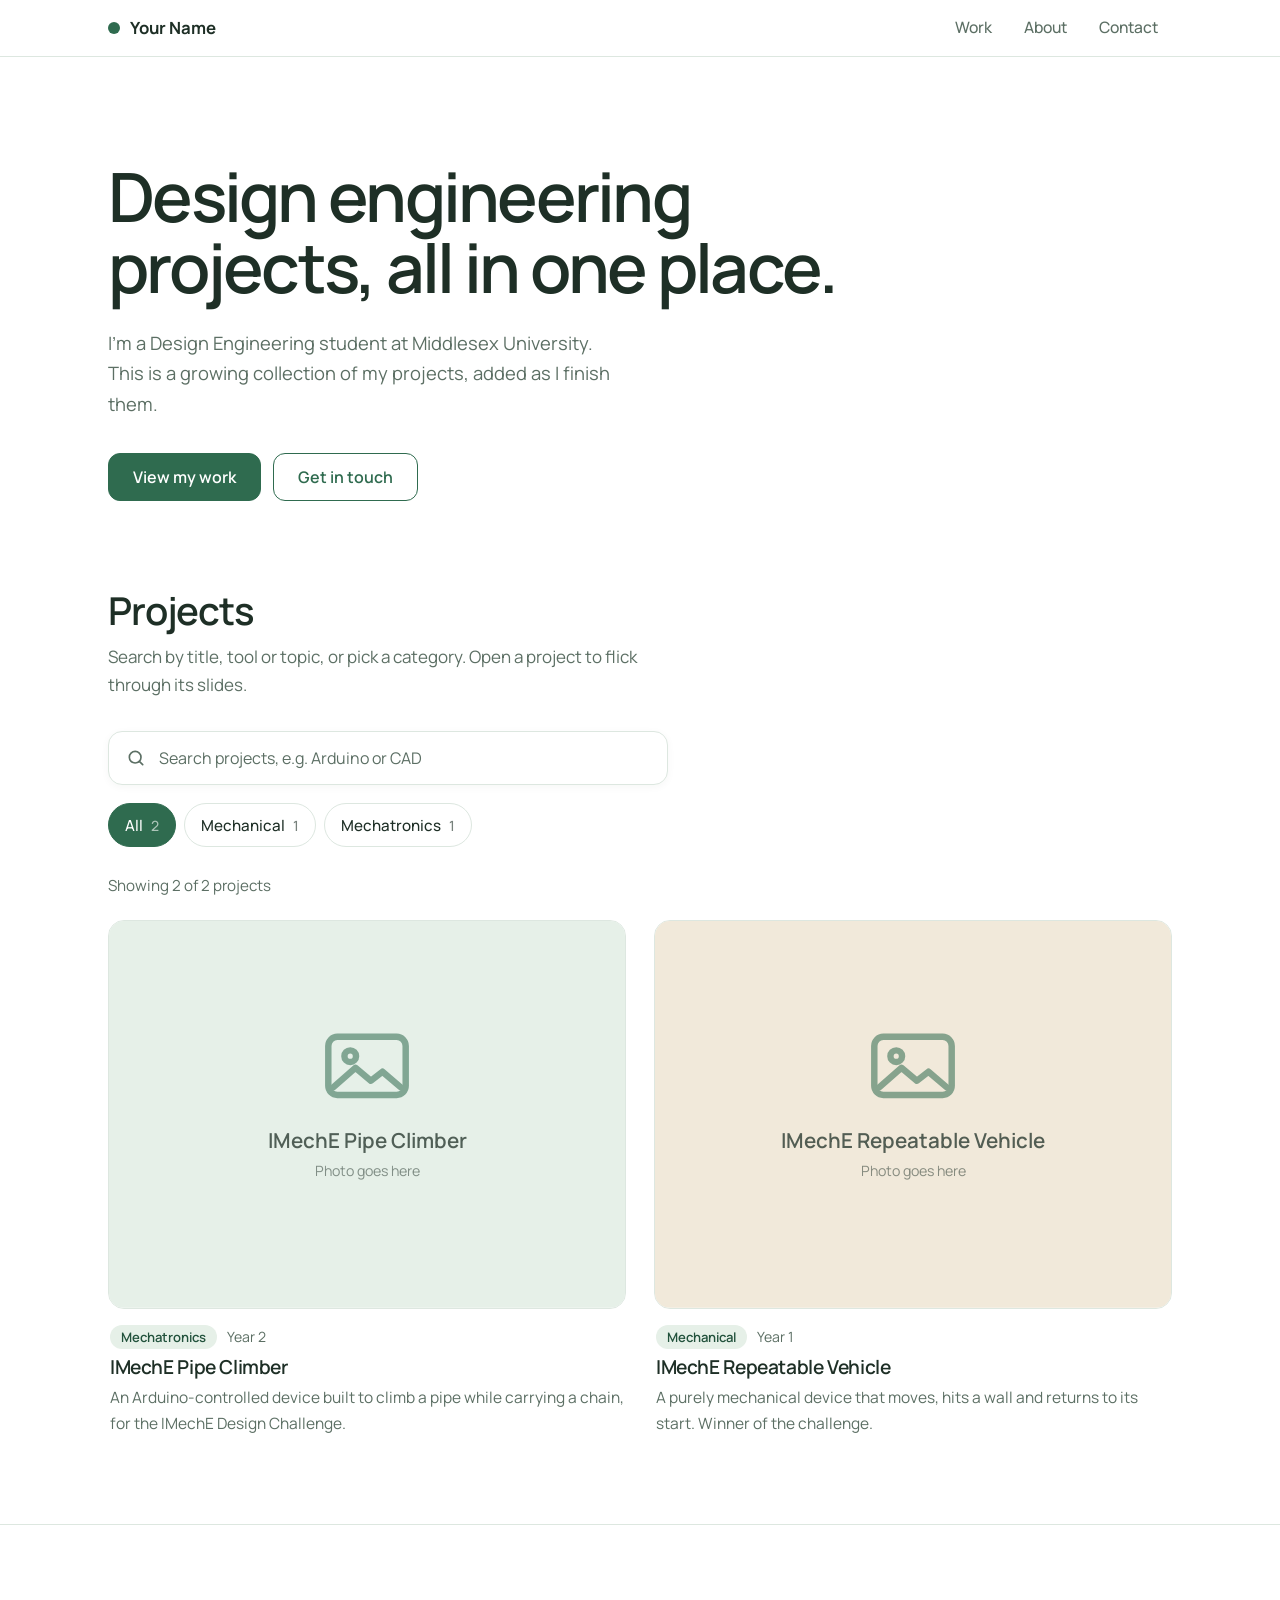
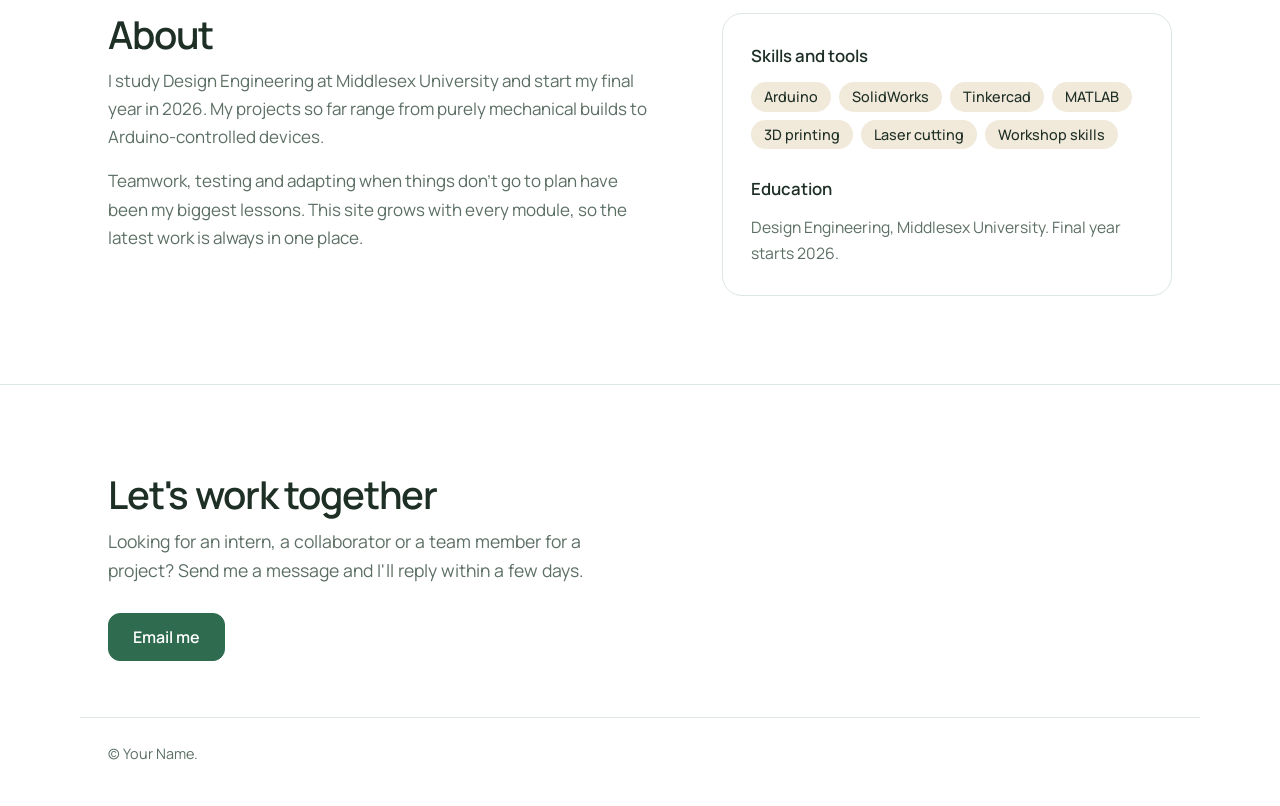
==== site/index.html @ afb0aa82 "Tidy repo: move website files into site/" ====
<!doctype html>
<html lang="en">
<head>
<meta charset="utf-8">
<meta name="viewport" content="width=device-width, initial-scale=1, viewport-fit=cover">
<title>Design Engineering portfolio</title>
<link rel="stylesheet" href="https://fonts.googleapis.com/css2?family=Manrope:wght@400;500;600;700&display=swap">
<link rel="stylesheet" href="style.css">
</head>
<body>
<button class="skip" type="button" id="skip">Skip to content</button>

<header class="site-header">
  <div class="bar">
    <a class="brand" href="#/" data-nav id="brand" aria-label="Home"><span class="brand-dot" aria-hidden="true"></span><span id="brand-name"></span></a>
    <nav class="nav" aria-label="Main">
      <a href="#/work" data-nav>Work</a>
      <a href="#/about" data-nav>About</a>
      <a href="#/contact" data-nav>Contact</a>
    </nav>
  </div>
</header>

<main id="main" tabindex="-1" style="outline:none">
  <div id="home">
    <section aria-labelledby="hero-title">
      <div class="hero-inner">
        <h1 class="hero-title" id="hero-title">Design engineering projects, all in one place.</h1>
        <p class="lede">I'm a Design Engineering student at Middlesex University. This is a growing collection of my projects, added as I finish them.</p>
        <div class="btn-row">
          <a class="btn btn-primary" href="#/work" data-nav>View my work</a>
          <a class="btn btn-ghost" href="#/contact" data-nav>Get in touch</a>
        </div>
      </div>
    </section>

    <section class="section" id="work" aria-labelledby="work-title" style="padding-top:24px">
      <h2 class="h2" id="work-title">Projects</h2>
      <p class="section-intro">Search by title, tool or topic, or pick a category. Open a project to flick through its slides.</p>
      <div class="finder">
        <div class="search">
          <label class="sr-only" for="q">Search projects</label>
          <svg class="icon" width="20" height="20" viewBox="0 0 24 24" fill="none" stroke="currentColor" stroke-width="2" stroke-linecap="round" aria-hidden="true"><circle cx="11" cy="11" r="7"/><path d="M20 20l-4-4"/></svg>
          <input id="q" type="search" placeholder="Search projects, e.g. Arduino or CAD" autocomplete="off" enterkeyhint="search">
          <button class="clear" id="clear" type="button" aria-label="Clear search" hidden>
            <svg width="16" height="16" viewBox="0 0 24 24" fill="none" stroke="currentColor" stroke-width="2.4" stroke-linecap="round" aria-hidden="true"><path d="M6 6l12 12M18 6L6 18"/></svg>
          </button>
        </div>
        <div class="chips" id="chips" role="group" aria-label="Filter by category"></div>
      </div>
      <p class="status" id="status" aria-live="polite"></p>
      <ul class="grid" id="grid"></ul>
      <div class="empty" id="empty" hidden>
        <p id="empty-text"></p>
        <button class="btn btn-primary" id="reset" type="button">Clear search and filters</button>
      </div>
    </section>

    <div class="about">
      <section class="section" id="about" aria-labelledby="about-title">
        <div>
          <h2 class="h2" id="about-title">About</h2>
          <p>I study Design Engineering at Middlesex University and start my final year in 2026. My projects so far range from purely mechanical builds to Arduino-controlled devices.</p>
          <p>Teamwork, testing and adapting when things don't go to plan have been my biggest lessons. This site grows with every module, so the latest work is always in one place.</p>
        </div>
        <div class="sticker">
          <h3>Skills and tools</h3>
          <ul class="tags">
            <li class="tag">Arduino</li><li class="tag">SolidWorks</li><li class="tag">Tinkercad</li><li class="tag">MATLAB</li><li class="tag">3D printing</li><li class="tag">Laser cutting</li><li class="tag">Workshop skills</li>
          </ul>
          <h3>Education</h3>
          <p>Design Engineering, Middlesex University. Final year starts 2026.</p>
        </div>
      </section>
    </div>

    <div class="contact">
      <section class="section" id="contact" aria-labelledby="contact-title">
        <h2 class="h2" id="contact-title">Let's work together</h2>
        <p>Looking for an intern, a collaborator or a team member for a project? Send me a message and I'll reply within a few days.</p>
        <a class="btn btn-primary" id="email-link" href="#">Email me</a>
      </section>
      <div class="foot">&copy; <span id="foot-name"></span>.</div>
    </div>
  </div>

  <div id="project" hidden></div>
</main>

<script src="data.js"></script>
<script src="app.js"></script>
<noscript><p style="padding:24px;text-align:center">This portfolio needs JavaScript to show projects.</p></noscript>
</body>
</html>
---- site/style.css ----
:root{
  --green:#2F6B4F; --green-deep:#22523C; --sage:#E6F0E8; --sage-soft:#F4F8F5; --sand:#F1E9DA;
  --bg:#FFFFFF; --surface:#FFFFFF; --text:#1E2F26; --muted:#5C6F64; --line:#DDE7E0;
  --accent:#2F6B4F; --on-accent:#FFFFFF; --focus:#2F6B4F;
  --pill-bg:#E6F0E8; --pill-text:#22523C; --tag-bg:#F1E9DA; --panel:#FFFFFF;
  --shadow:0 10px 30px rgba(30,47,38,.10);
  --font:"Manrope",system-ui,-apple-system,"Segoe UI",Roboto,sans-serif;
  box-sizing:border-box;
  padding-top:env(safe-area-inset-top,0px);
  padding-bottom:env(safe-area-inset-bottom,0px);
}
*,*::before,*::after{box-sizing:inherit}
html{background:#FFFFFF;scroll-padding-top:env(safe-area-inset-top,0px)}
body{margin:0;background:var(--bg);color:var(--text);font-family:var(--font);font-size:1.0625rem;line-height:1.65;-webkit-text-size-adjust:100%}
[hidden]{display:none!important}
img,svg{max-width:100%}
a{color:inherit}
:focus-visible{outline:2px solid var(--focus);outline-offset:3px}
.sr-only{position:absolute;width:1px;height:1px;margin:-1px;padding:0;overflow:hidden;clip:rect(0 0 0 0);white-space:nowrap;border:0}
.skip{position:absolute;left:12px;top:-80px;z-index:50;padding:10px 16px;border-radius:10px;border:1px solid var(--line);background:var(--surface);color:var(--text);font:inherit;font-weight:600;cursor:pointer}
.skip:focus{top:12px}

.demo-note{background:#fff;color:var(--muted);text-align:center;font-size:.85rem;padding:8px 16px;line-height:1.4;border-bottom:1px solid var(--line)}

.site-header{position:sticky;top:env(safe-area-inset-top,0px);z-index:20;background:var(--bg);border-bottom:1px solid var(--line)}
.bar{max-width:1120px;margin:0 auto;padding:6px 28px;display:flex;align-items:center;justify-content:space-between;gap:8px 16px;flex-wrap:wrap}
.brand{display:flex;align-items:center;gap:10px;text-decoration:none;font-weight:700;font-size:1.05rem;letter-spacing:-.01em;min-height:44px}
.brand-dot{width:12px;height:12px;border-radius:50%;background:var(--green);display:block}
.nav{display:flex;gap:4px}
.nav a{display:inline-flex;align-items:center;min-height:44px;padding:0 14px;border-radius:10px;text-decoration:none;font-weight:500;font-size:.98rem;color:var(--muted)}
.nav a:hover{color:var(--text);background:var(--panel)}

.hero-inner{max-width:1120px;margin:0 auto;padding:104px 28px 64px}
.hero-title{font-weight:600;font-size:clamp(2.4rem,5.6vw,4.25rem);line-height:1.05;letter-spacing:-.04em;margin:0 0 24px;max-width:18ch}
.lede{font-size:1.15rem;color:var(--muted);max-width:32rem;margin:0 0 34px}
.btn-row{display:flex;flex-wrap:wrap;gap:12px}
.btn{display:inline-flex;align-items:center;justify-content:center;min-height:48px;padding:0 24px;border-radius:12px;border:1px solid var(--accent);font:inherit;font-weight:600;font-size:1rem;text-decoration:none;cursor:pointer;transition:background .15s}
.btn-primary{background:var(--accent);color:var(--on-accent)}
.btn-primary:hover{background:var(--green-deep);color:#fff}
.btn-ghost{background:transparent;color:var(--accent)}
.btn-ghost:hover{background:var(--sage)}

.section{max-width:1120px;margin:0 auto;padding:88px 28px;scroll-margin-top:72px}
.h2{font-weight:600;font-size:clamp(1.75rem,3.2vw,2.4rem);line-height:1.15;letter-spacing:-.03em;margin:0 0 10px}
.section-intro{color:var(--muted);max-width:34rem;margin:0}

.finder{display:grid;gap:18px;margin:32px 0 26px}
.search{position:relative;max-width:560px}
.search input{width:100%;height:54px;padding:0 52px 0 50px;font:inherit;font-size:1rem;color:var(--text);background:var(--surface);border:1px solid var(--line);border-radius:14px;box-shadow:0 2px 8px rgba(30,47,38,.04)}
.search input:hover{border-color:var(--muted)}
.search input:focus{border-color:var(--accent);outline:2px solid var(--focus);outline-offset:2px}
.search input::placeholder{color:var(--muted);opacity:1}
.search .icon{position:absolute;left:18px;top:50%;transform:translateY(-50%);pointer-events:none;color:var(--muted)}
.search .clear{position:absolute;right:5px;top:50%;transform:translateY(-50%);width:44px;height:44px;border-radius:10px;border:0;background:transparent;color:var(--muted);cursor:pointer;display:grid;place-items:center}
.search .clear:hover{background:var(--panel);color:var(--text)}
.chips{display:flex;flex-wrap:wrap;gap:8px}
.chip{font:inherit;font-weight:500;font-size:.95rem;min-height:44px;padding:0 16px;border-radius:999px;border:1px solid var(--line);background:var(--surface);color:var(--text);cursor:pointer;display:inline-flex;align-items:center;gap:8px}
.chip:hover{border-color:var(--accent)}
.chip .n{opacity:.6;font-size:.88rem}
.chip[aria-pressed="true"]{background:var(--accent);border-color:var(--accent);color:var(--on-accent)}
.status{margin:0 0 22px;color:var(--muted);font-size:.95rem}

.grid{display:grid;grid-template-columns:repeat(auto-fit,minmax(min(100%,300px),1fr));gap:32px 28px;list-style:none;padding:0;margin:0}
.tile{display:flex;flex-direction:column;height:100%;text-decoration:none;color:var(--text)}
.tile-art{display:block;aspect-ratio:4/3;border-radius:16px;overflow:hidden;border:1px solid var(--line);transition:transform .2s,box-shadow .2s}
.tile-art svg,.tile-art img{display:block;width:100%;height:100%}
.tile-art img,.thumb img,.thumb-s img{object-fit:cover}
.slide img{display:block;width:100%;height:100%;object-fit:contain;background:#F4F8F5}
.thumb img,.thumb-s img{display:block;width:100%;height:100%}
.tile:hover .tile-art{transform:translateY(-3px);box-shadow:var(--shadow)}
.tile-body{display:flex;flex-direction:column;gap:6px;padding:16px 2px 0}
.meta-line{display:flex;align-items:center;gap:10px;font-size:.88rem;color:var(--muted)}
.tile-title{font-weight:600;font-size:1.2rem;line-height:1.25;letter-spacing:-.02em;margin:0}
.tile-text{margin:0;color:var(--muted);font-size:.97rem;display:-webkit-box;-webkit-line-clamp:2;-webkit-box-orient:vertical;overflow:hidden}
.pill{display:inline-block;padding:1px 11px;border-radius:999px;background:var(--pill-bg);color:var(--pill-text);font-weight:600;font-size:.82rem;line-height:1.7}

.empty{border:1px dashed var(--line);border-radius:18px;padding:48px 24px;text-align:center;background:var(--panel)}
.empty p{margin:0 0 18px;font-size:1.05rem}

.about{background:var(--panel);border-block:1px solid var(--line)}
.about .section{display:grid;grid-template-columns:minmax(0,1.1fr) minmax(0,.9fr);gap:64px;align-items:start}
.about p{max-width:34rem;color:var(--muted);margin:0 0 16px}
.sticker{background:var(--surface);border:1px solid var(--line);border-radius:20px;padding:28px}
.sticker h3{font-weight:600;font-size:1.05rem;margin:0 0 12px}
.sticker h3:not(:first-child){margin-top:26px}
.sticker p{font-size:.98rem;margin:0}
.tags{display:flex;flex-wrap:wrap;gap:8px;list-style:none;padding:0;margin:0}
.tag{display:inline-block;padding:3px 13px;border-radius:999px;font-weight:500;font-size:.9rem;background:var(--tag-bg);color:var(--text)}

.contact{background:#fff;color:var(--text)}
.contact .section{padding-bottom:56px}
.contact p{max-width:32rem;font-size:1.1rem;color:var(--muted);margin:0 0 28px}
.foot{max-width:1120px;margin:0 auto;padding:24px 28px 40px;color:var(--muted);font-size:.9rem;border-top:1px solid var(--line)}

/* project page */
.p-wrap{max-width:1120px;margin:0 auto;padding:28px 28px 0}
.back{display:inline-flex;align-items:center;gap:6px;min-height:44px;padding:0 14px 0 8px;border-radius:10px;color:var(--muted);font-weight:500;text-decoration:none}
.back:hover{background:var(--panel);color:var(--text)}
.p-head{margin-top:16px;max-width:44rem}
.p-title{font-weight:600;font-size:clamp(2.1rem,4.6vw,3.3rem);line-height:1.08;letter-spacing:-.035em;margin:14px 0 12px}
.p-title:focus{outline:none}
.p-summary{font-size:1.15rem;color:var(--muted);margin:0}
.show{max-width:960px;margin:36px auto 0;padding:0 28px}
.stage{position:relative;overflow:hidden;aspect-ratio:4/3;border:1px solid var(--line);border-radius:22px;background:var(--surface);touch-action:pan-y;user-select:none}
.track{display:flex;height:100%;transition:transform .5s cubic-bezier(.65,0,.35,1)}
.slide{flex:0 0 100%;height:100%;margin:0}
.slide svg{display:block;width:100%;height:100%}
.arrow{position:absolute;top:50%;transform:translateY(-50%);width:48px;height:48px;border-radius:50%;border:1px solid var(--line);background:var(--surface);color:var(--accent);display:grid;place-items:center;cursor:pointer;box-shadow:0 4px 14px rgba(30,47,38,.16);z-index:2}
.arrow.prev{left:16px}
.arrow.next{right:16px}
.arrow:hover{border-color:var(--accent)}
.caption{display:flex;align-items:flex-start;justify-content:space-between;gap:16px;margin-top:22px}
.cap-title{font-weight:600;font-size:1.2rem;letter-spacing:-.02em;margin:0 0 2px}
.cap-text{margin:0;color:var(--muted);max-width:36rem}
.counter{flex:none;color:var(--muted);font-size:.95rem;font-weight:600;padding-top:3px}
.thumbs{display:flex;gap:10px;overflow-x:auto;padding:14px 6px 16px;margin:0 -6px;position:relative}
.thumb{flex:0 0 auto;width:96px;aspect-ratio:4/3;padding:0;border:1px solid var(--line);border-radius:10px;overflow:hidden;background:var(--surface);cursor:pointer;opacity:.6}
.thumb svg{display:block;width:100%;height:100%}
.thumb:hover{opacity:.9}
.thumb[aria-current="true"]{opacity:1;outline:2px solid var(--accent);outline-offset:2px}
.thumb:focus-visible{outline:2px solid var(--focus);outline-offset:3px}

.details{max-width:1120px;margin:0 auto;padding:48px 28px 72px;display:grid;grid-template-columns:minmax(0,1fr) 300px;gap:72px}
.details h2{font-weight:600;font-size:1.3rem;letter-spacing:-.02em;margin:0 0 10px}
.details section + section{margin-top:38px}
.details p{max-width:38rem;margin:0;color:var(--muted)}
.did{margin:0;padding-left:1.15rem;max-width:38rem;color:var(--muted)}
.did li{margin-bottom:8px}
.did li::marker{color:var(--accent)}
.facts{align-self:start;position:sticky;top:calc(84px + env(safe-area-inset-top,0px));border-radius:20px;padding:26px;background:var(--panel);border:1px solid var(--line)}
.facts h2{font-size:1.05rem}
.facts dt{font-weight:600;font-size:.85rem;color:var(--muted);margin-bottom:2px}
.facts dd{margin:0 0 18px}
.facts dd:last-child{margin-bottom:0}
.pn{max-width:1120px;margin:0 auto;padding:0 28px 88px;display:grid;grid-template-columns:repeat(auto-fit,minmax(260px,1fr));gap:20px}
.pn a{display:flex;align-items:center;gap:16px;padding:14px;border:1px solid var(--line);border-radius:18px;background:var(--surface);color:var(--text);text-decoration:none}
.pn a:hover{border-color:var(--accent)}
.pn .thumb-s{flex:none;width:84px;aspect-ratio:4/3;border-radius:10px;overflow:hidden;border:1px solid var(--line)}
.pn .thumb-s svg{display:block;width:100%;height:100%}
.pn small{display:block;color:var(--muted);font-size:.85rem}
.pn strong{font-weight:600;letter-spacing:-.01em}
.pn .next-link{justify-content:flex-end;text-align:right}
.lost{max-width:560px;margin:0 auto;padding:96px 28px;text-align:center}

@media (max-width:860px){
  .hero-inner{padding:56px 20px 32px}
  .about .section{grid-template-columns:1fr;gap:36px}
  .details{grid-template-columns:1fr;gap:36px}
  .facts{position:static}
  .section{padding:64px 20px}
  .bar,.p-wrap,.show,.details,.pn,.foot{padding-left:20px;padding-right:20px}
}
@media (max-width:520px){
  .nav a{padding:0 10px}
  .pn{grid-template-columns:1fr}
  .arrow{width:42px;height:42px}
  .arrow.prev{left:8px}
  .arrow.next{right:8px}
  .caption{flex-direction:column;gap:8px}
}
@media (prefers-reduced-motion:reduce){
  *,*::before,*::after{transition:none!important;animation:none!important;scroll-behavior:auto!important}
}
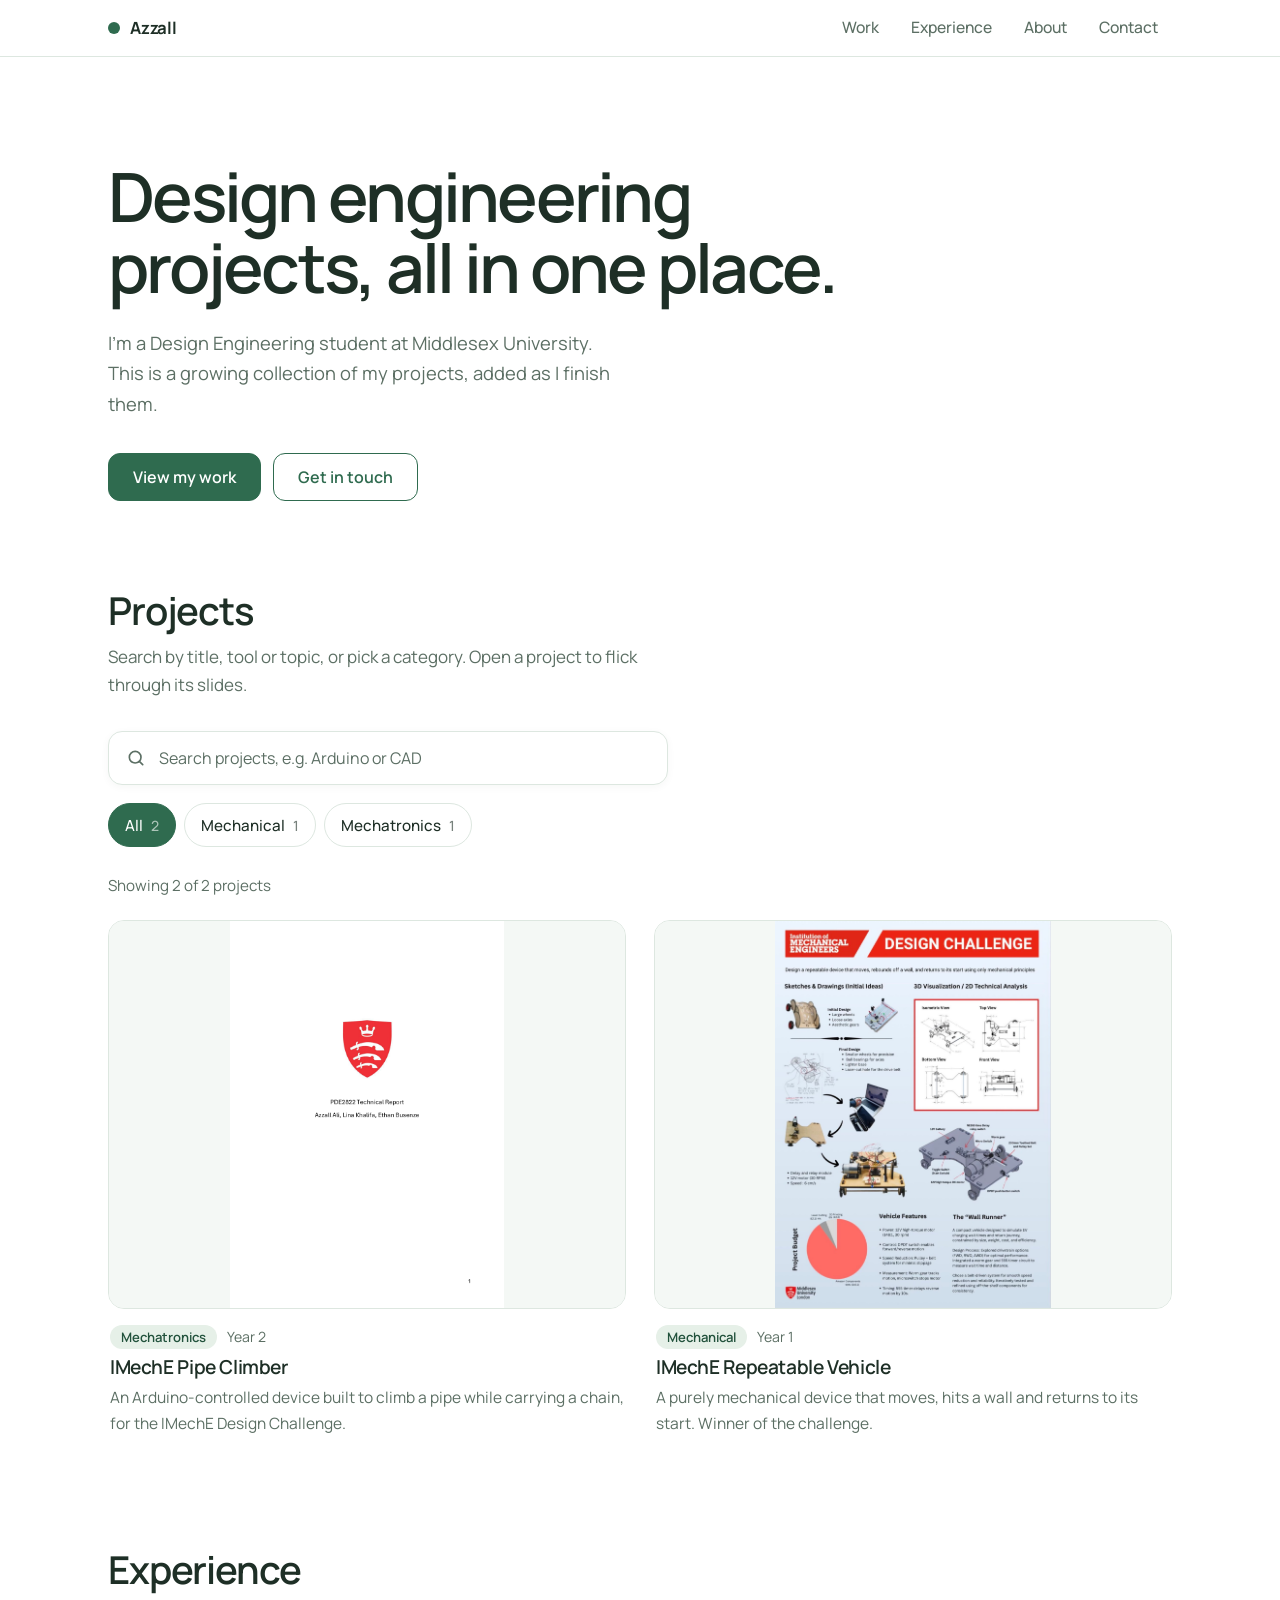
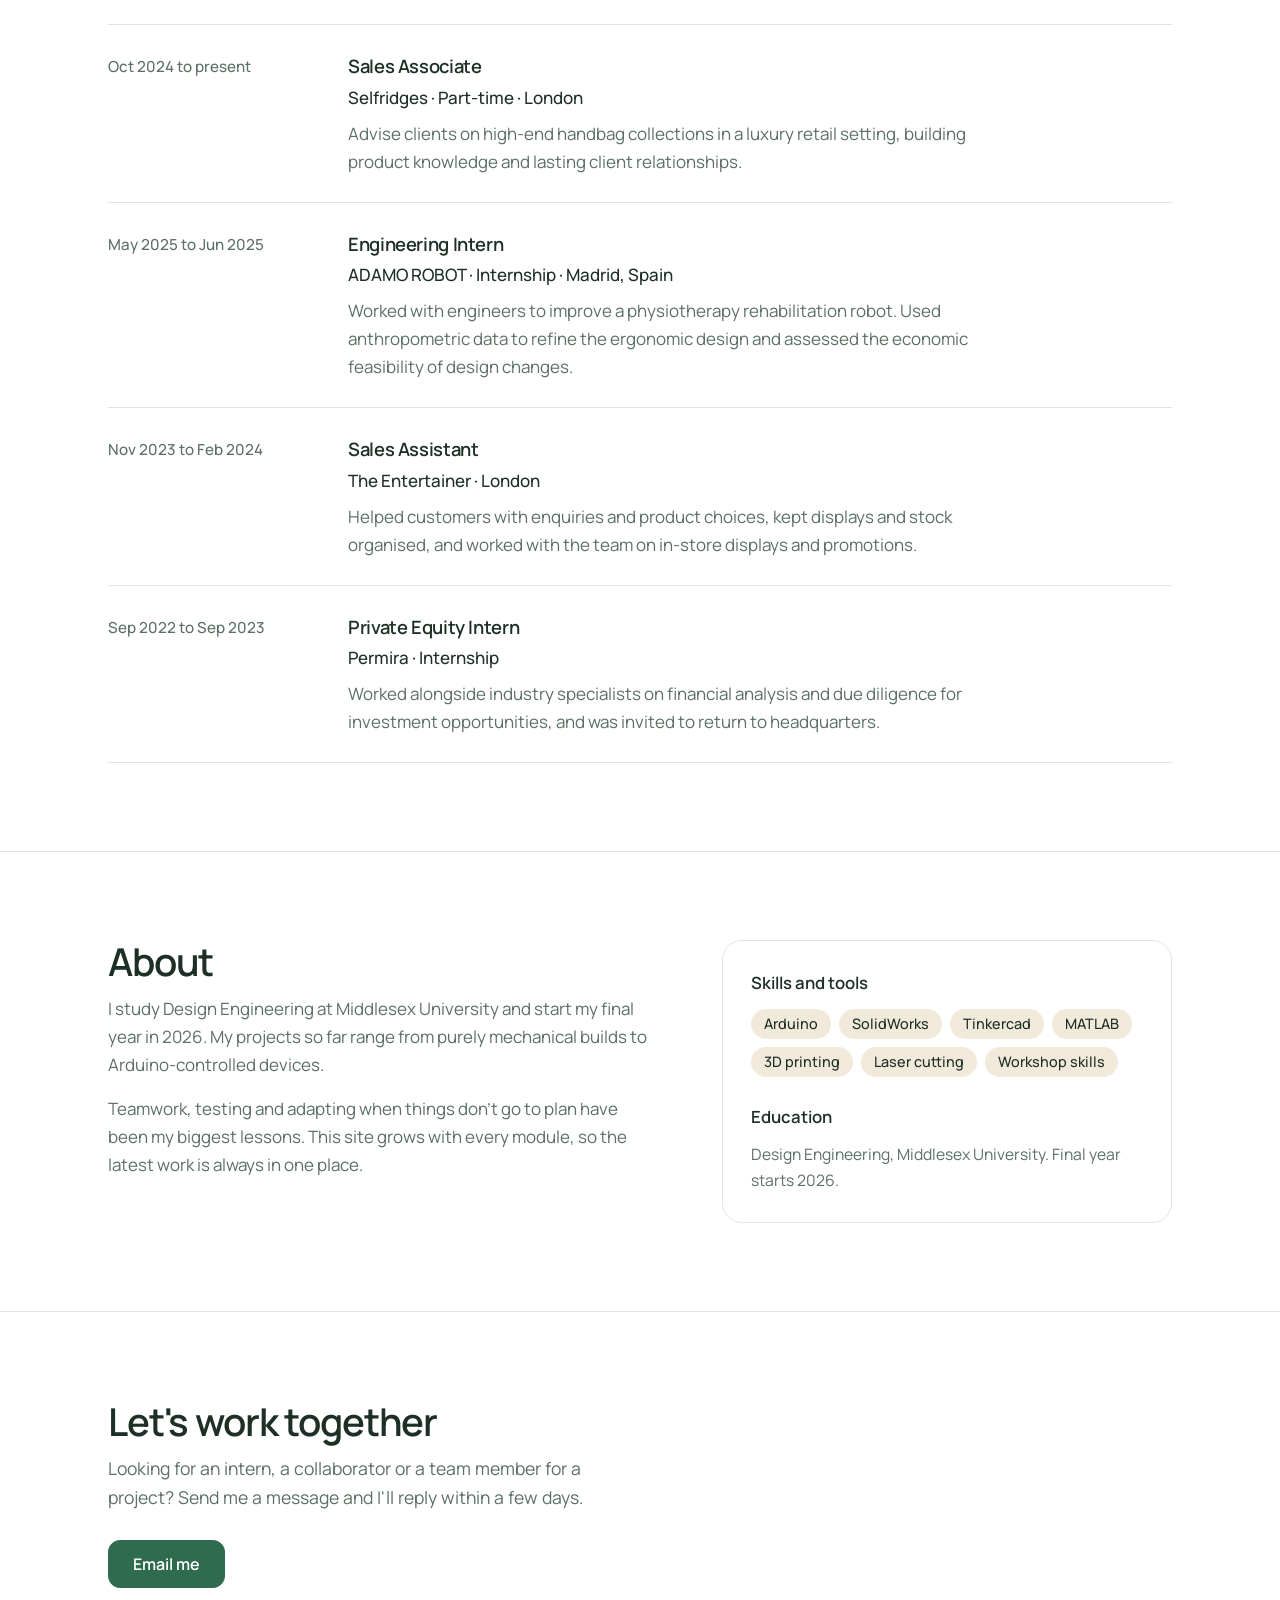
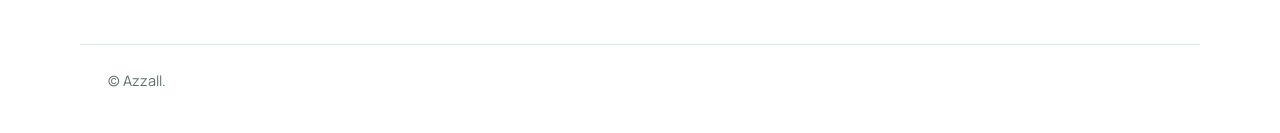
==== commit ded50723: "Add Experience section" ====
--- a/site/index.html
+++ b/site/index.html
@@ -15,6 +15,7 @@
     <a class="brand" href="#/" data-nav id="brand" aria-label="Home"><span class="brand-dot" aria-hidden="true"></span><span id="brand-name"></span></a>
     <nav class="nav" aria-label="Main">
       <a href="#/work" data-nav>Work</a>
+      <a href="#/experience" data-nav>Experience</a>
       <a href="#/about" data-nav>About</a>
       <a href="#/contact" data-nav>Contact</a>
     </nav>
@@ -56,6 +57,11 @@
       </div>
     </section>
 
+    <section class="section" id="experience" aria-labelledby="experience-title" style="padding-top:24px" hidden>
+      <h2 class="h2" id="experience-title">Experience</h2>
+      <ol class="xp" id="xp"></ol>
+    </section>
+
     <div class="about">
       <section class="section" id="about" aria-labelledby="about-title">
         <div>
--- a/site/style.css
+++ b/site/style.css
@@ -161,3 +161,22 @@
 @media (prefers-reduced-motion:reduce){
   *,*::before,*::after{transition:none!important;animation:none!important;scroll-behavior:auto!important}
 }
+
+/* tall pages (for example a PDF report) */
+.stage.portrait{aspect-ratio:1/1.414;max-width:560px;margin:0 auto}
+.thumbs.portrait .thumb{width:60px;aspect-ratio:1/1.414}
+.full{display:inline-block;margin-top:6px;font-size:.92rem;font-weight:600;color:var(--accent)}
+.full[hidden]{display:none}
+
+/* homepage cards: show the whole image instead of cropping it */
+.tile-art img{object-fit:contain;background:#F4F8F5}
+
+/* experience */
+.xp{list-style:none;margin:32px 0 0;padding:0;border-top:1px solid var(--line)}
+.xp-row{display:grid;grid-template-columns:200px minmax(0,1fr);gap:8px 40px;padding:26px 0;border-bottom:1px solid var(--line)}
+.xp-when{color:var(--muted);font-size:.95rem;font-weight:500;padding-top:3px}
+.xp-role{font-weight:600;font-size:1.15rem;letter-spacing:-.02em;margin:0}
+.xp-org{margin:2px 0 8px;font-weight:500}
+.xp-text{margin:0;color:var(--muted);max-width:40rem}
+@media (max-width:640px){.xp-row{grid-template-columns:1fr}.xp-when{padding-top:0}}
+@media (max-width:520px){.nav a{font-size:.92rem;padding:0 8px}}
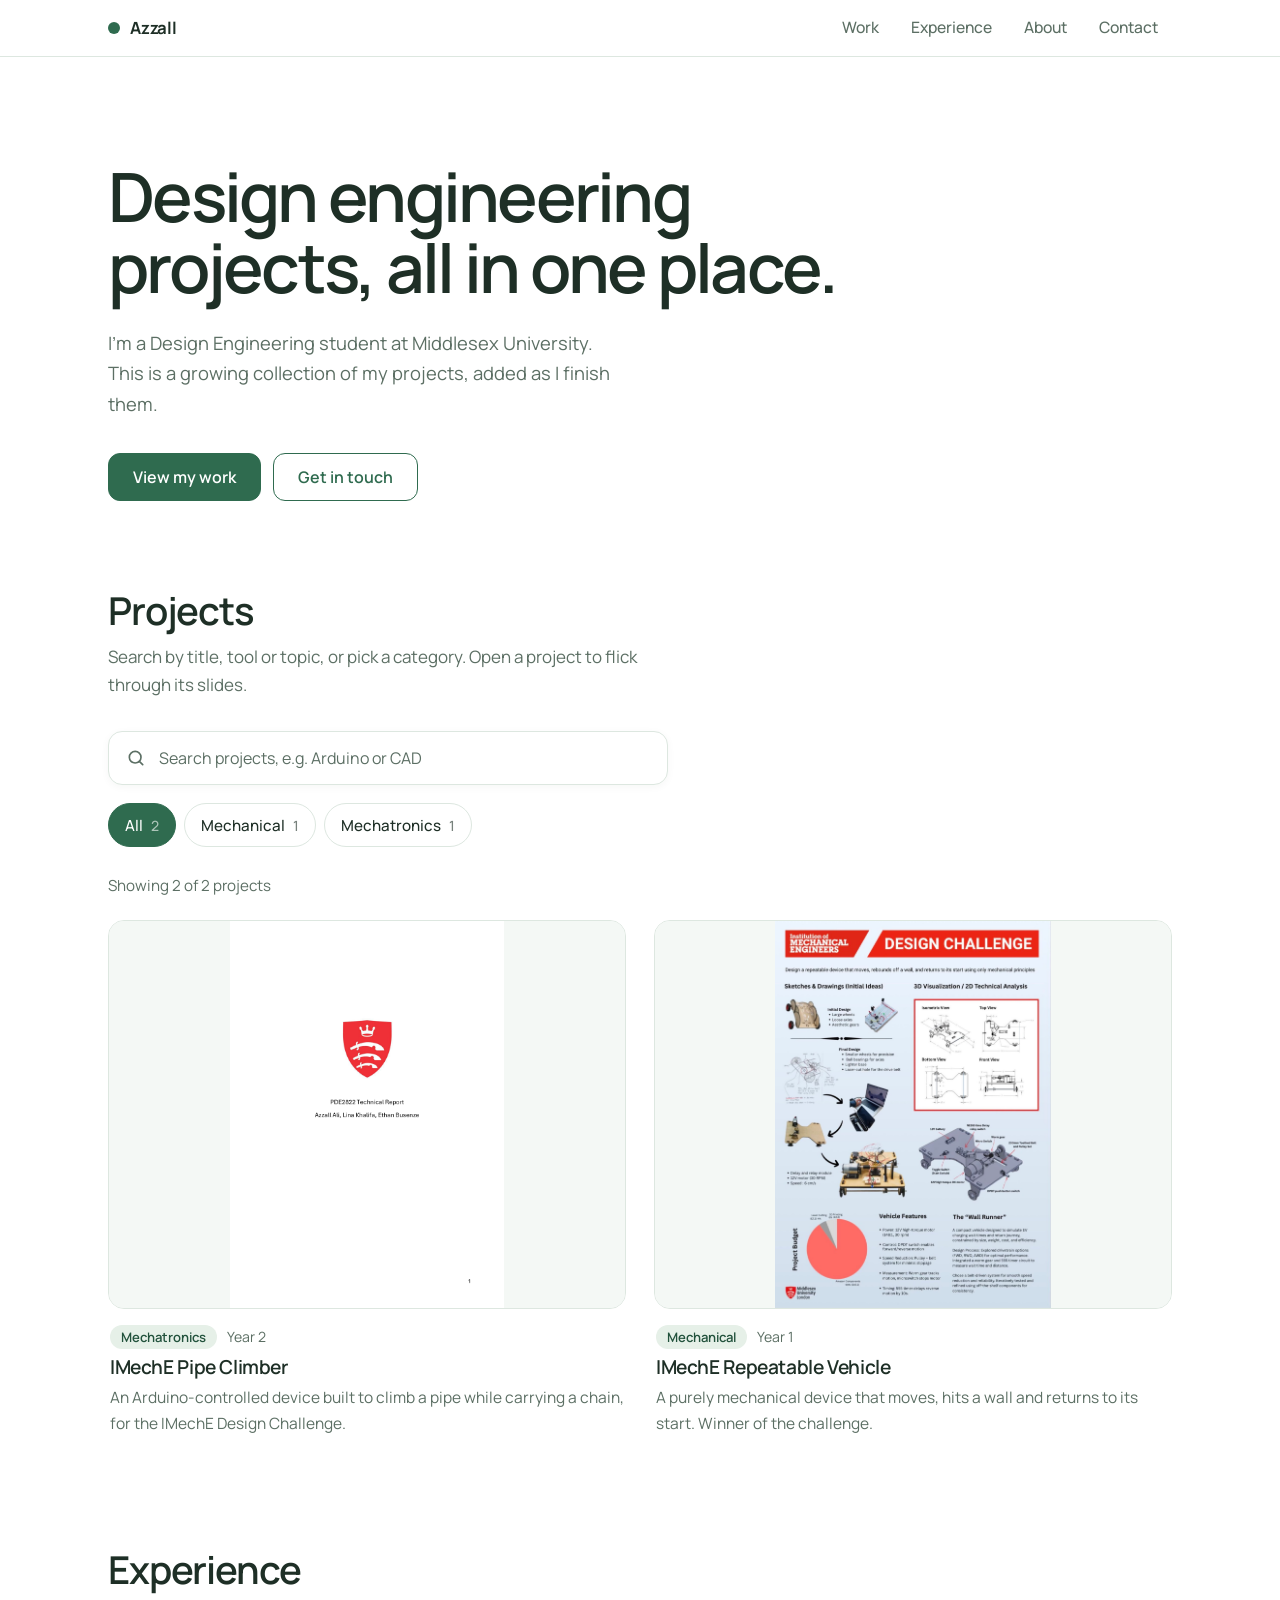
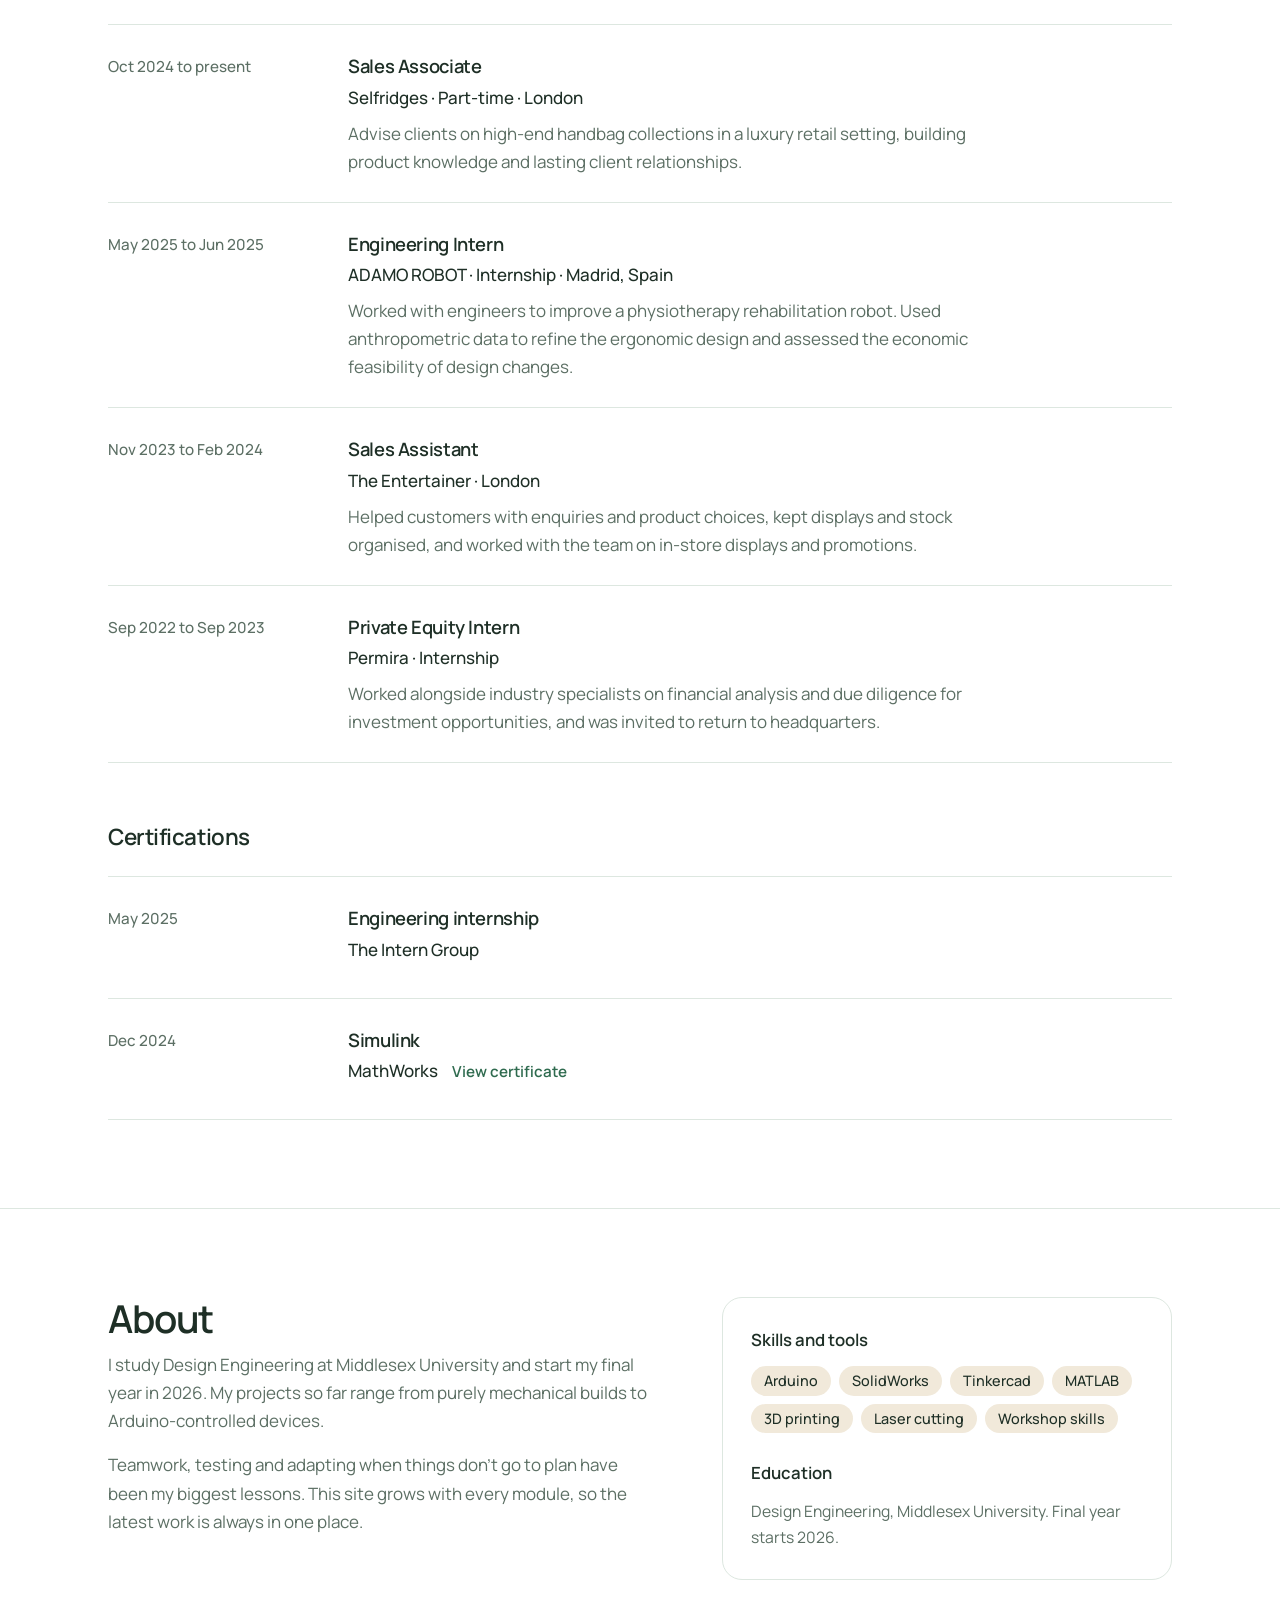
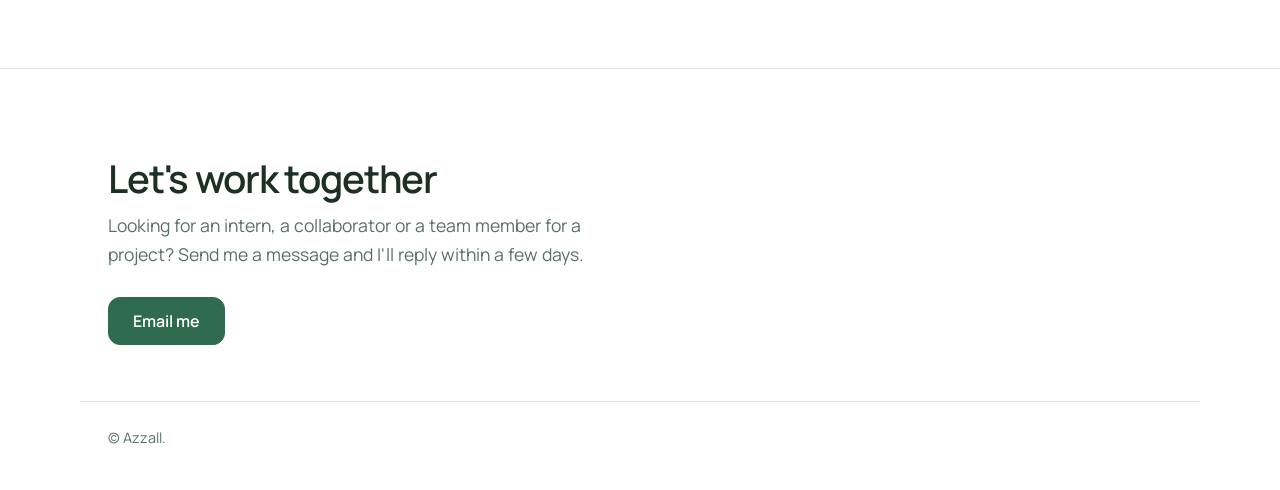
==== commit 2aed95e6: "Add certifications" ====
--- a/site/index.html
+++ b/site/index.html
@@ -60,6 +60,10 @@
     <section class="section" id="experience" aria-labelledby="experience-title" style="padding-top:24px" hidden>
       <h2 class="h2" id="experience-title">Experience</h2>
       <ol class="xp" id="xp"></ol>
+      <div id="certs-wrap" hidden>
+        <h3 class="xp-sub">Certifications</h3>
+        <ol class="xp" id="certs"></ol>
+      </div>
     </section>
 
     <div class="about">
--- a/site/style.css
+++ b/site/style.css
@@ -180,3 +180,9 @@
 .xp-text{margin:0;color:var(--muted);max-width:40rem}
 @media (max-width:640px){.xp-row{grid-template-columns:1fr}.xp-when{padding-top:0}}
 @media (max-width:520px){.nav a{font-size:.92rem;padding:0 8px}}
+
+/* certifications */
+.xp-sub{font-weight:600;font-size:1.4rem;letter-spacing:-.02em;margin:56px 0 0}
+.xp-sub+.xp{margin-top:20px}
+.xp-link{margin-left:14px;font-weight:600;font-size:.95rem;color:var(--accent);text-decoration:none;white-space:nowrap}
+.xp-link:hover{text-decoration:underline}
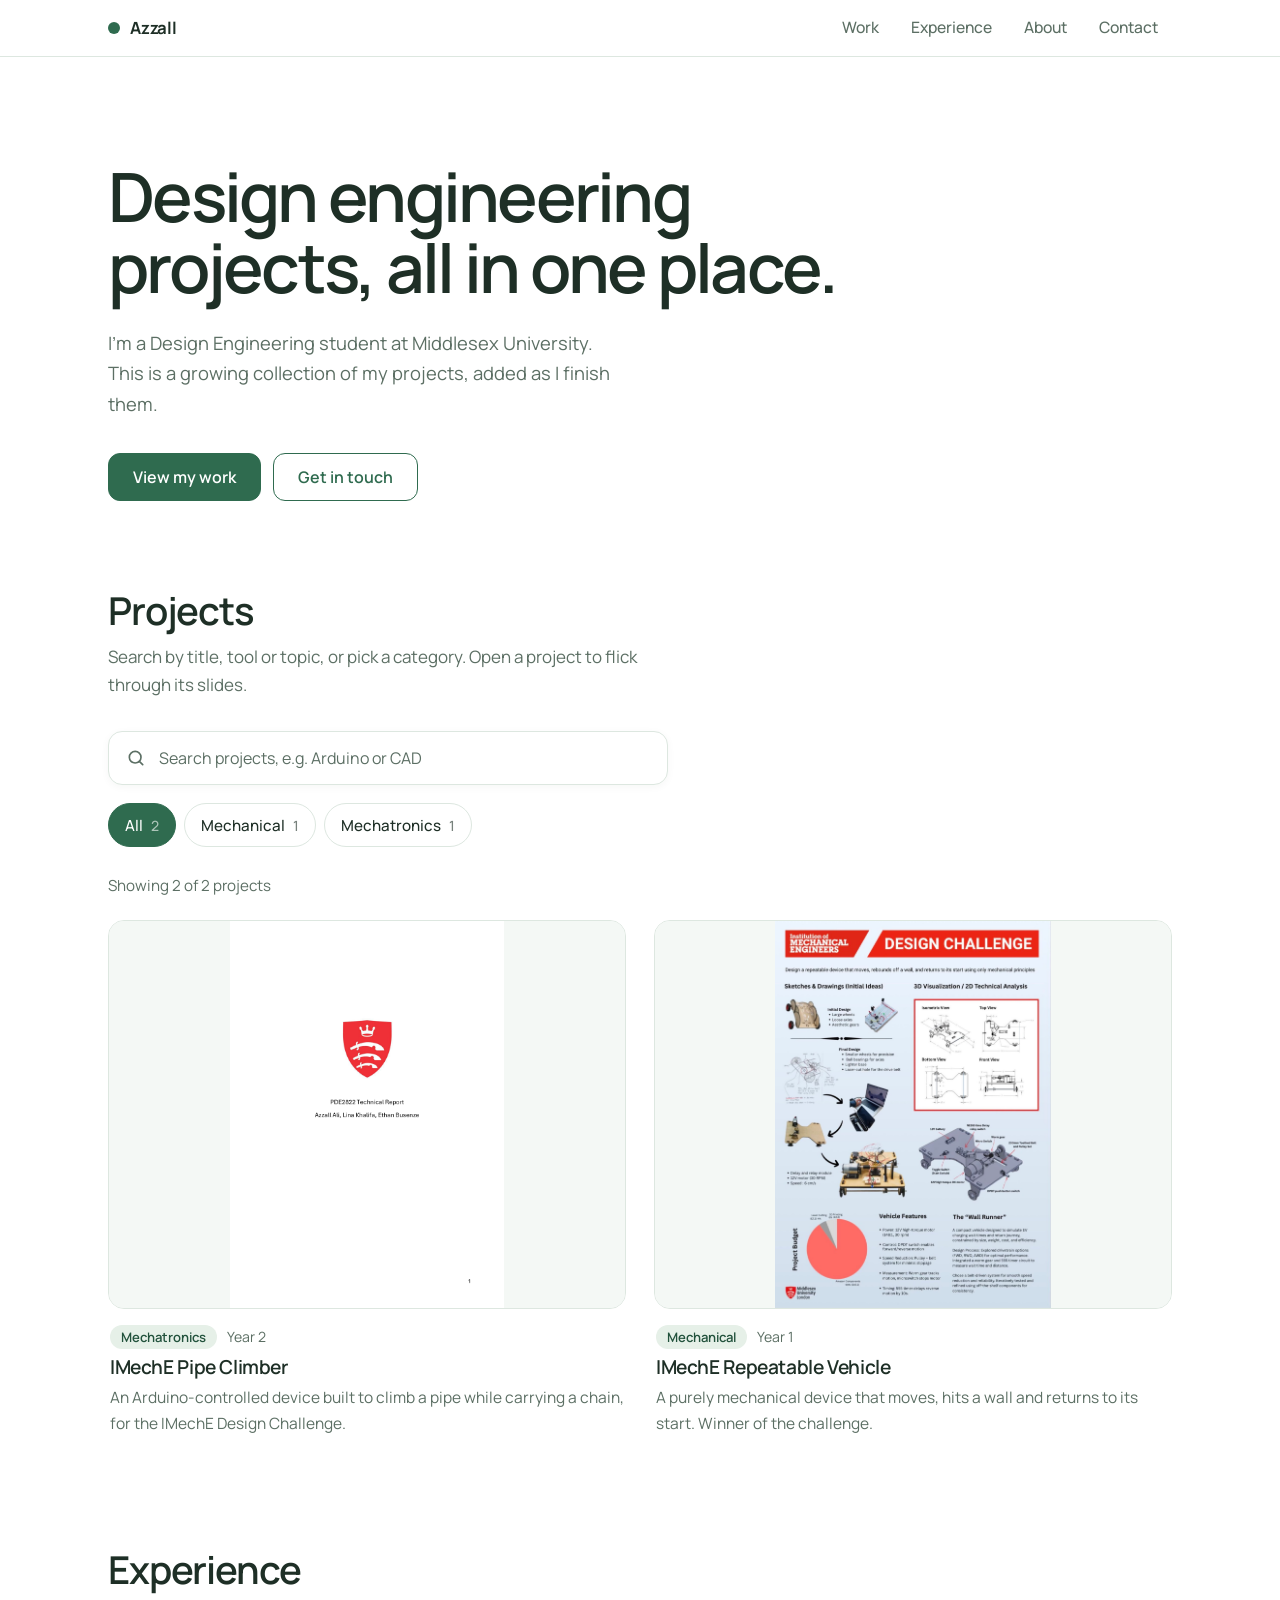
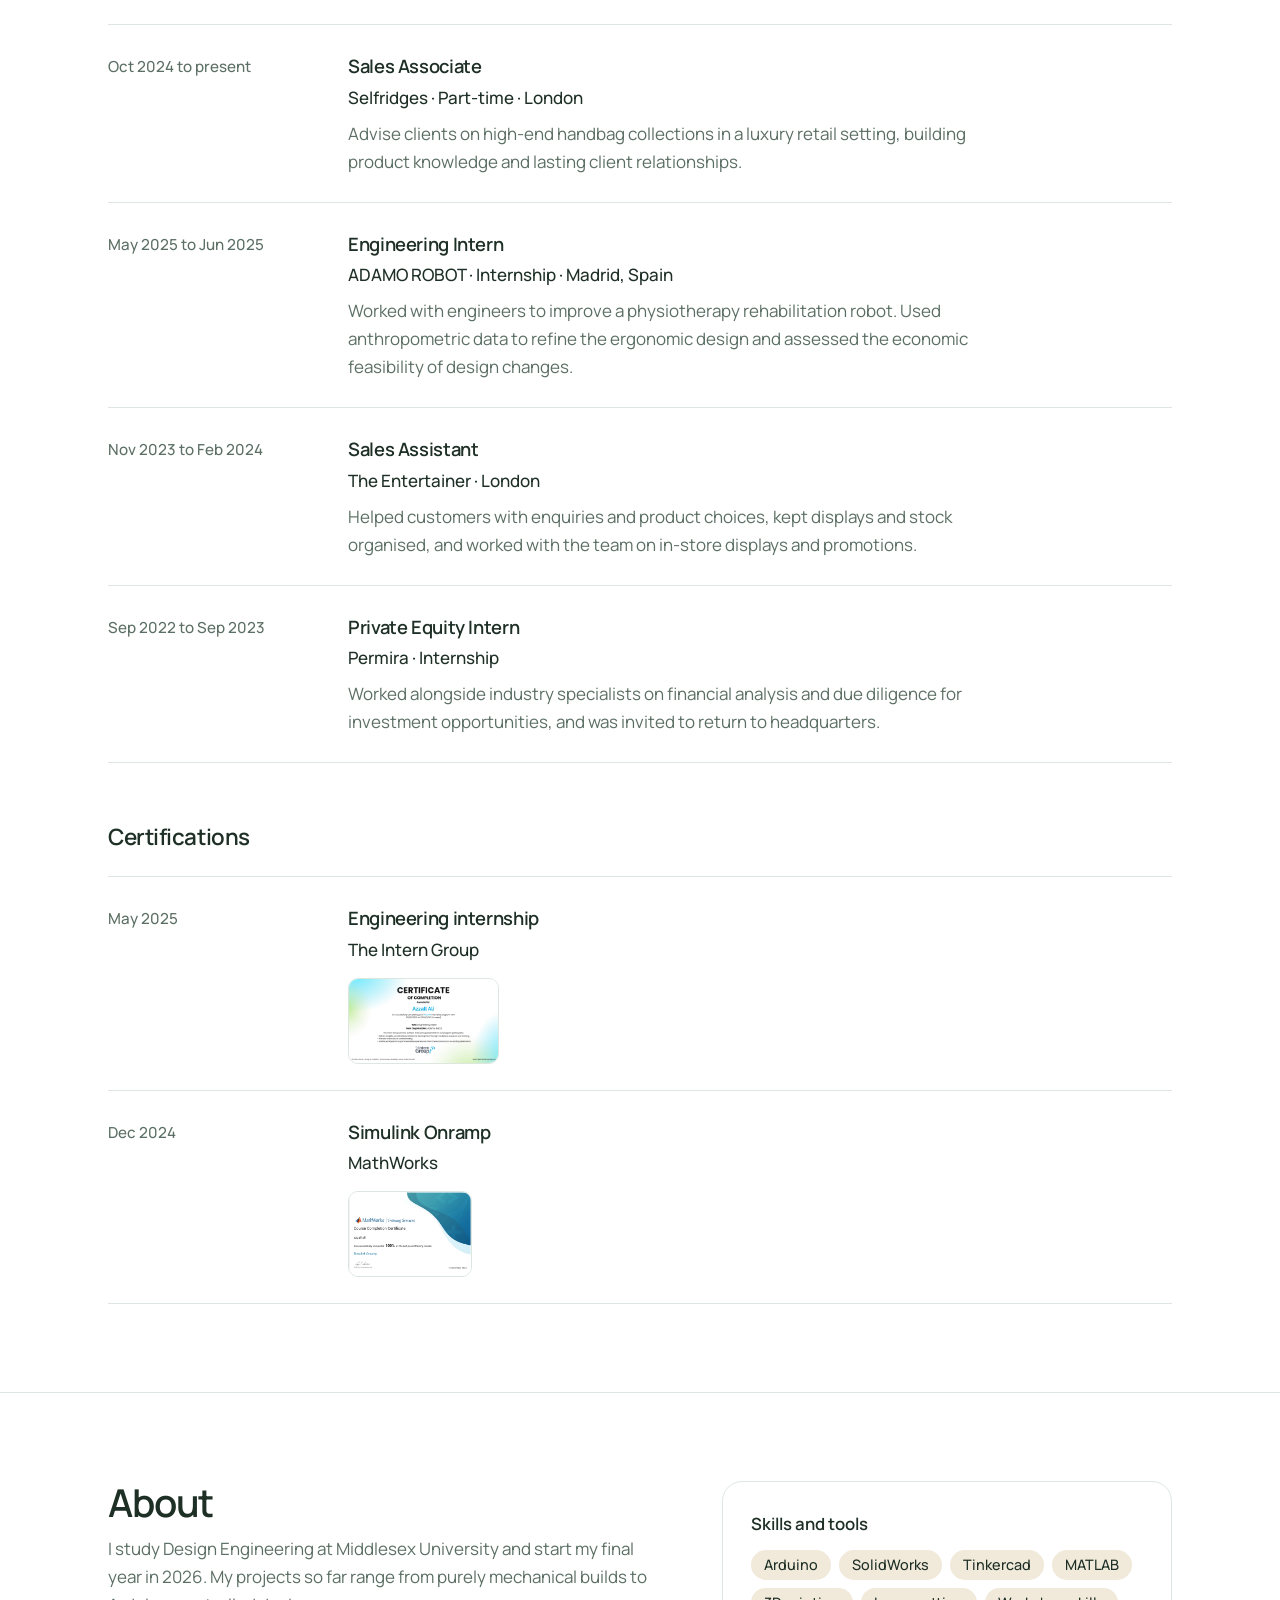
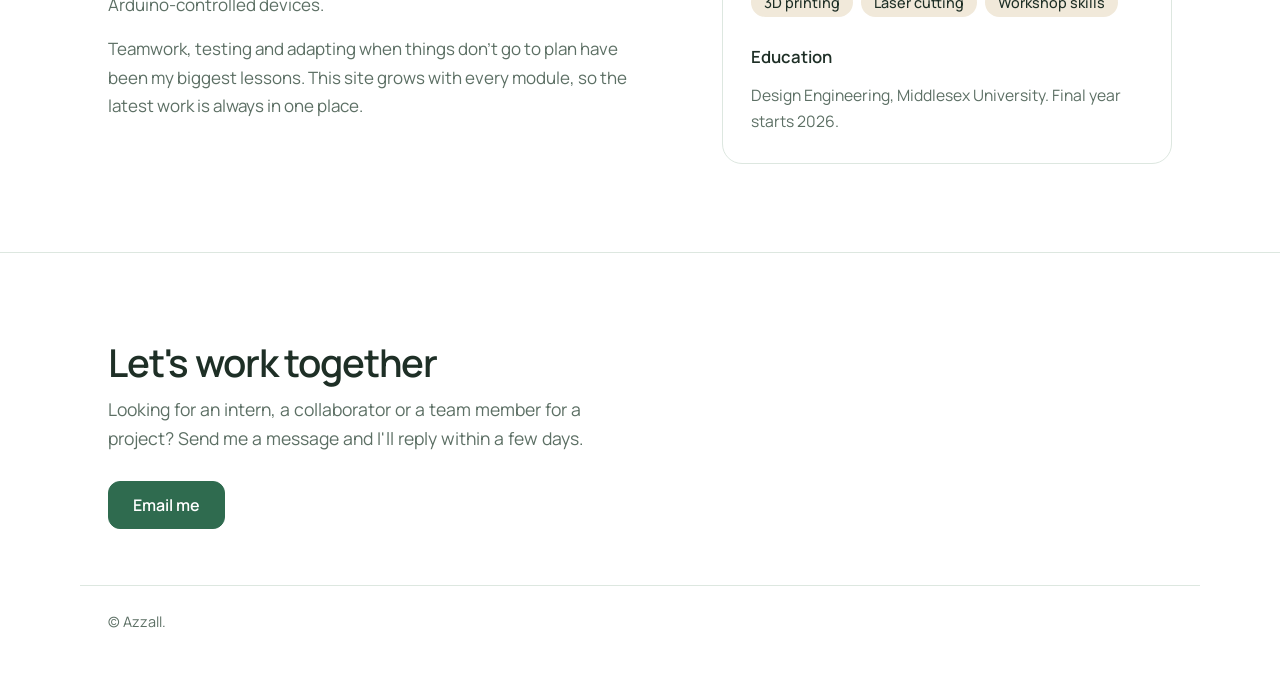
==== commit 69609eef: "Remove Simulink credential link" ====
--- a/site/index.html
+++ b/site/index.html
@@ -97,6 +97,11 @@
   <div id="project" hidden></div>
 </main>
 
+<div class="lb" id="lb" role="dialog" aria-modal="true" aria-label="Certificate" hidden>
+  <button class="lb-close" id="lb-close" type="button" aria-label="Close">&times;</button>
+  <img id="lb-img" alt="">
+  <a class="lb-full" id="lb-full" target="_blank" rel="noopener">Open full size</a>
+</div>
 <script src="data.js"></script>
 <script src="app.js"></script>
 <noscript><p style="padding:24px;text-align:center">This portfolio needs JavaScript to show projects.</p></noscript>
--- a/site/style.css
+++ b/site/style.css
@@ -186,3 +186,18 @@
 .xp-sub+.xp{margin-top:20px}
 .xp-link{margin-left:14px;font-weight:600;font-size:.95rem;color:var(--accent);text-decoration:none;white-space:nowrap}
 .xp-link:hover{text-decoration:underline}
+
+/* certificate thumbnails and full-screen viewer */
+.xp-thumbs{display:flex;flex-wrap:wrap;gap:12px;margin-top:14px}
+.xp-thumb{padding:0;border:1px solid var(--line);border-radius:10px;overflow:hidden;background:#fff;cursor:zoom-in;line-height:0}
+.xp-thumb img{display:block;height:84px;width:auto}
+.xp-thumb:hover{border-color:var(--accent)}
+.xp-thumb:focus-visible{outline:2px solid var(--focus);outline-offset:3px}
+.lb{position:fixed;inset:0;z-index:100;display:flex;align-items:center;justify-content:center;padding:24px;background:rgba(15,25,20,.88)}
+.lb[hidden]{display:none}
+.lb img{max-width:min(94vw,1400px);max-height:calc(100vh - 130px);width:auto;height:auto;background:#fff;border-radius:10px;box-shadow:0 20px 60px rgba(0,0,0,.4)}
+.lb-close{position:absolute;top:calc(16px + env(safe-area-inset-top,0px));right:16px;width:44px;height:44px;border-radius:50%;border:0;background:#fff;color:var(--text);font-size:1.7rem;line-height:1;cursor:pointer}
+.lb-close:focus-visible{outline:2px solid #fff;outline-offset:3px}
+.lb-full{position:absolute;bottom:calc(20px + env(safe-area-inset-bottom,0px));left:50%;transform:translateX(-50%);color:#fff;font-weight:600;font-size:.95rem;white-space:nowrap}
+.lb-full:focus-visible{outline:2px solid #fff;outline-offset:3px}
+.lb-open{overflow:hidden}
